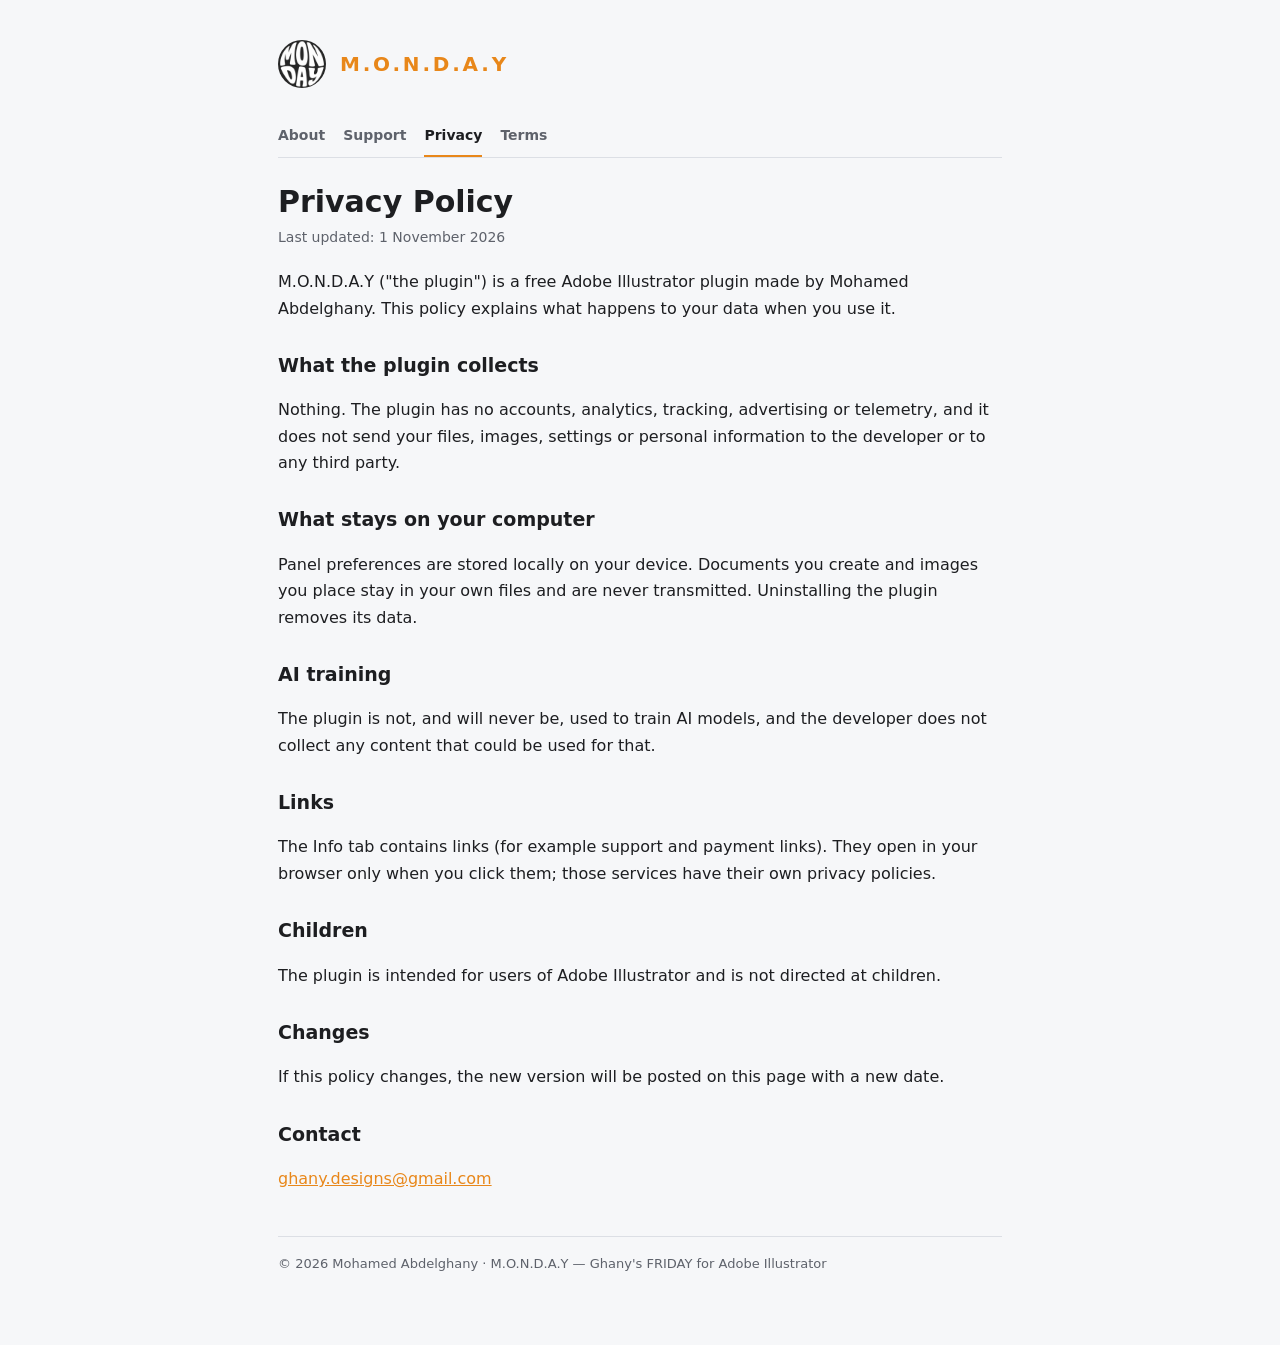
==== privacy.html @ 6cf96c60 "M.O.N.D.A.Y website: about, support, privacy, terms Co-Authored-By: Claude Sonnet 5.5 <noreply@anthr" ====
<!doctype html><html lang="en"><head><meta charset="utf-8"><meta name="viewport" content="width=device-width,initial-scale=1"><title>Privacy Policy · M.O.N.D.A.Y</title><link rel="stylesheet" href="style.css"><link rel="icon" href="logo.png"></head><body><div class="wrap">
<header><img src="logo.png" alt=""><a href="index.html">M.O.N.D.A.Y</a></header>
<nav><a href="index.html" class="">About</a><a href="support.html" class="">Support</a><a href="privacy.html" class="on">Privacy</a><a href="terms.html" class="">Terms</a></nav>
<h1>Privacy Policy</h1><p class="date">Last updated: 1 November 2026</p>
<p>M.O.N.D.A.Y ("the plugin") is a free Adobe Illustrator plugin made by Mohamed Abdelghany. This policy explains what happens to your data when you use it.</p>
<h2>What the plugin collects</h2><p>Nothing. The plugin has no accounts, analytics, tracking, advertising or telemetry, and it does not send your files, images, settings or personal information to the developer or to any third party.</p>
<h2>What stays on your computer</h2><p>Panel preferences are stored locally on your device. Documents you create and images you place stay in your own files and are never transmitted. Uninstalling the plugin removes its data.</p>
<h2>AI training</h2><p>The plugin is not, and will never be, used to train AI models, and the developer does not collect any content that could be used for that.</p>
<h2>Links</h2><p>The Info tab contains links (for example support and payment links). They open in your browser only when you click them; those services have their own privacy policies.</p>
<h2>Children</h2><p>The plugin is intended for users of Adobe Illustrator and is not directed at children.</p>
<h2>Changes</h2><p>If this policy changes, the new version will be posted on this page with a new date.</p>
<h2>Contact</h2><p><a href="mailto:ghany.designs@gmail.com">ghany.designs@gmail.com</a></p>
<footer>© 2026 Mohamed Abdelghany · M.O.N.D.A.Y — Ghany's FRIDAY for Adobe Illustrator</footer></div></body></html>
---- style.css ----
:root{--bg:#f6f7f9;--fg:#1d1e21;--muted:#5e626b;--line:#dcdfe5;--card:#fff;--accent:#e8871a}
@media (prefers-color-scheme:dark){:root{--bg:#1e1f22;--fg:#ececec;--muted:#a2a5ad;--line:#3c3e44;--card:#2a2b2f;--accent:#ff9a2e}}
*{box-sizing:border-box}body{margin:0;background:var(--bg);color:var(--fg);font:16px/1.65 "Segoe UI",system-ui,-apple-system,sans-serif}
.wrap{max-width:760px;margin:0 auto;padding:40px max(18px,env(safe-area-inset-left)) 70px}
header{display:flex;align-items:center;gap:14px;margin-bottom:28px}header img{width:48px;height:48px;border-radius:50%;background:#262626}
header a{color:var(--accent);font-weight:700;letter-spacing:.14em;text-decoration:none;font-size:20px}
nav{display:flex;gap:18px;flex-wrap:wrap;border-bottom:1px solid var(--line);margin-bottom:26px}nav a{color:var(--muted);text-decoration:none;padding:8px 0;font-weight:600;font-size:14px}nav a.on{color:var(--fg);border-bottom:2px solid var(--accent)}
h1{font-size:30px;line-height:1.2;margin:0 0 6px}h2{font-size:19px;margin:28px 0 6px}.date{color:var(--muted);font-size:14px;margin:0 0 20px}
a{color:var(--accent)}.card{background:var(--card);border:1px solid var(--line);border-radius:12px;padding:16px 18px;margin:14px 0}
ul{padding-left:20px}li{margin:4px 0}footer{margin-top:44px;color:var(--muted);font-size:13px;border-top:1px solid var(--line);padding-top:16px}
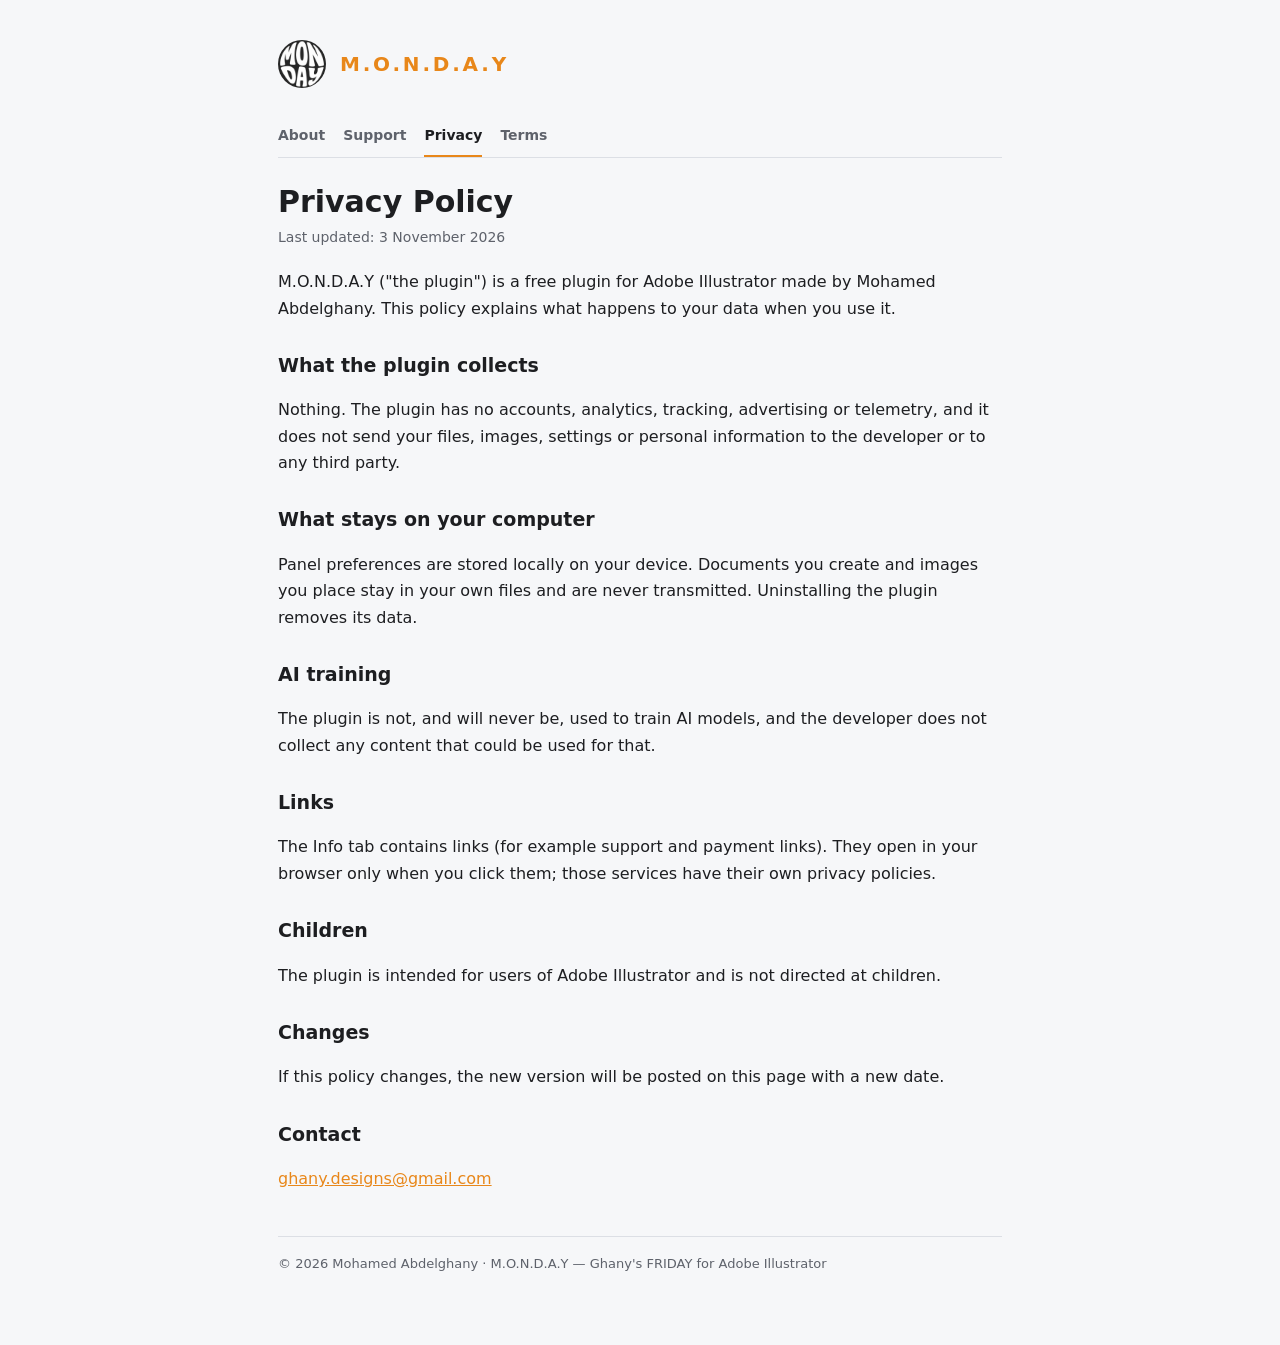
==== commit 2aedda66: "Reword Illustrator phrasing per Adobe brand guidelines" ====
--- a/privacy.html
+++ b/privacy.html
@@ -1,8 +1,8 @@
 <!doctype html><html lang="en"><head><meta charset="utf-8"><meta name="viewport" content="width=device-width,initial-scale=1"><title>Privacy Policy · M.O.N.D.A.Y</title><link rel="stylesheet" href="style.css"><link rel="icon" href="logo.png"></head><body><div class="wrap">
 <header><img src="logo.png" alt=""><a href="index.html">M.O.N.D.A.Y</a></header>
 <nav><a href="index.html" class="">About</a><a href="support.html" class="">Support</a><a href="privacy.html" class="on">Privacy</a><a href="terms.html" class="">Terms</a></nav>
-<h1>Privacy Policy</h1><p class="date">Last updated: 1 November 2026</p>
-<p>M.O.N.D.A.Y ("the plugin") is a free Adobe Illustrator plugin made by Mohamed Abdelghany. This policy explains what happens to your data when you use it.</p>
+<h1>Privacy Policy</h1><p class="date">Last updated: 3 November 2026</p>
+<p>M.O.N.D.A.Y ("the plugin") is a free plugin for Adobe Illustrator made by Mohamed Abdelghany. This policy explains what happens to your data when you use it.</p>
 <h2>What the plugin collects</h2><p>Nothing. The plugin has no accounts, analytics, tracking, advertising or telemetry, and it does not send your files, images, settings or personal information to the developer or to any third party.</p>
 <h2>What stays on your computer</h2><p>Panel preferences are stored locally on your device. Documents you create and images you place stay in your own files and are never transmitted. Uninstalling the plugin removes its data.</p>
 <h2>AI training</h2><p>The plugin is not, and will never be, used to train AI models, and the developer does not collect any content that could be used for that.</p>
